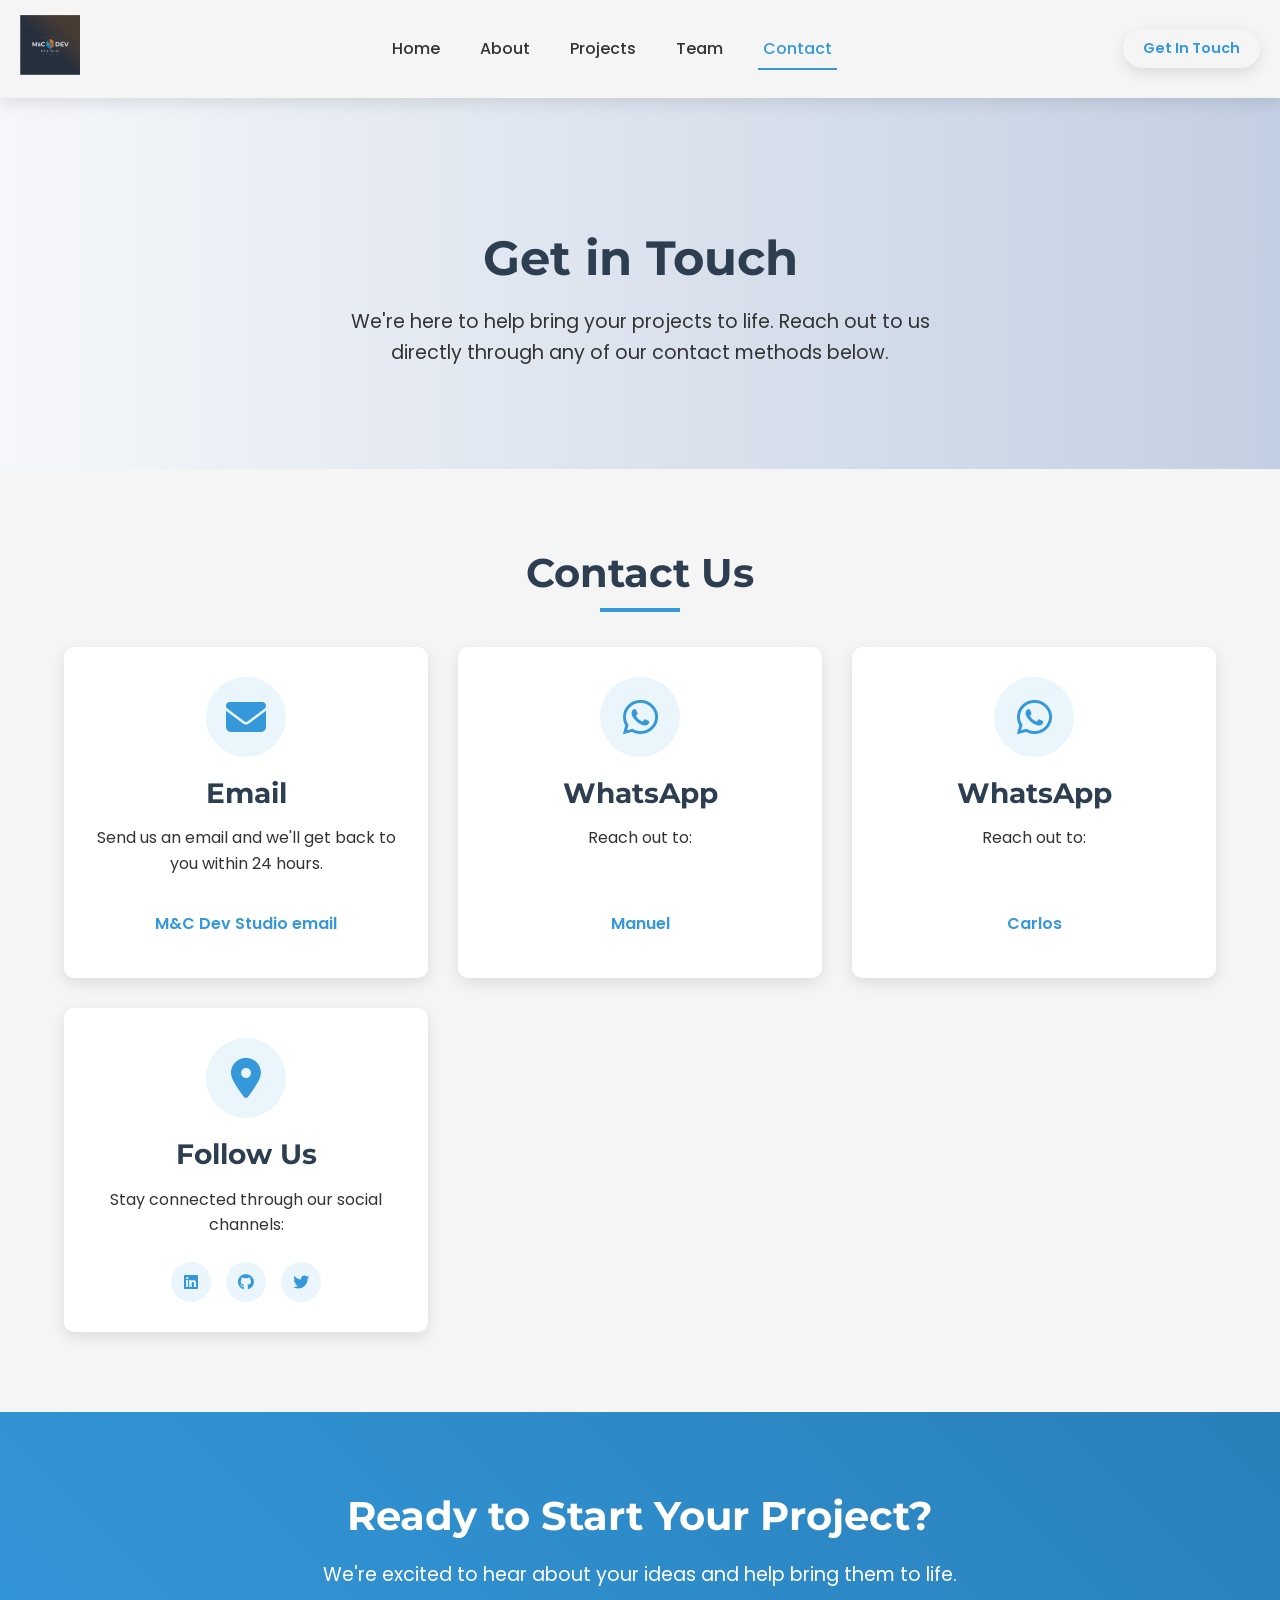
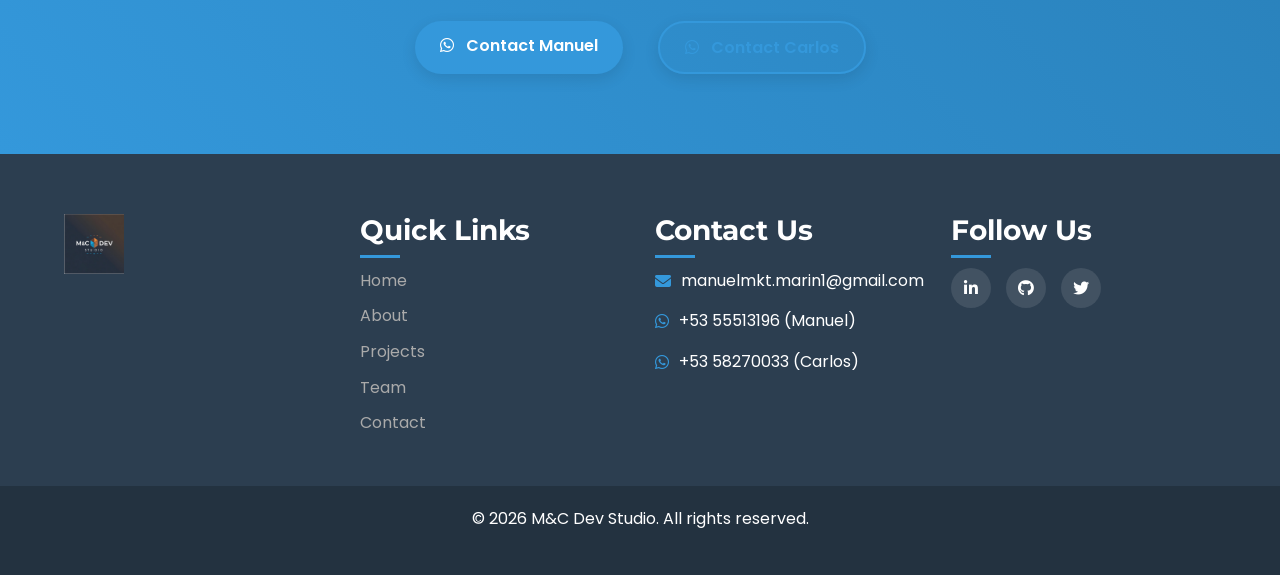
==== contact.html @ 31c4161b "atras" ====
<!DOCTYPE html>
<html lang="en">
<head>
    <meta charset="UTF-8">
    <meta name="viewport" content="width=device-width, initial-scale=1.0">
    <title>Contact - M&C Dev Studio</title>
    <link rel="stylesheet" href="css/normalize.css">
    <link rel="stylesheet" href="css/style.css">
    <link rel="stylesheet" href="css/responsive.css">
    <link rel="stylesheet" href="https://cdnjs.cloudflare.com/ajax/libs/font-awesome/6.4.0/css/all.min.css">
    <link rel="icon" href="assets/icons/M&C Dev.png" type="image/png">
    <link rel="preconnect" href="https://fonts.googleapis.com">
    <link rel="preconnect" href="https://fonts.gstatic.com" crossorigin>
    <link href="https://fonts.googleapis.com/css2?family=Montserrat:wght@400;500;700&family=Poppins:wght@300;400;600;700&display=swap" rel="stylesheet">
</head>
<body>
    <header>
        <div class="logo">
            <img src="assets/logos/M&C Dev.png" alt="M&C Dev Studio Logo">
        </div>
        <nav class="main-nav">
            <button class="menu-toggle" aria-label="Toggle menu">
                <i class="fas fa-bars"></i>
            </button>
            <ul class="nav-menu">
                <li><a href="index.html">Home</a></li>
                <li><a href="about.html">About</a></li>
                <li><a href="projects.html">Projects</a></li>
                <li><a href="team.html">Team</a></li>
                <li><a href="contact.html" class="active">Contact</a></li>
            </ul>
            <div class="nav-cta">
                <a href="#contact-methods" class="cta-button nav-cta-button">Get In Touch</a>
            </div>
        </nav>
    </header>
    
    <main>
        <section class="contact-hero">
            <div class="contact-hero-content" data-aos="fade-up">
                <h1>Get in Touch</h1>
                <p>We're here to help bring your projects to life. Reach out to us directly through any of our contact methods below.</p>
            </div>
        </section>

        <section class="contact-methods" id="contact-methods" data-aos="fade-up">
            <div class="section-title">
                <h2>Contact Us</h2>
            </div>
            
            <div class="contact-grid">
                <div class="contact-card" data-aos="fade-up">
                    <div class="contact-icon">
                        <i class="fas fa-envelope"></i>
                    </div>
                    <h3>Email</h3>
                    <p>Send us an email and we'll get back to you within 24 hours.</p>
                    <a href="mailto:manuelmkt.marin1@gmail.com" class="contact-link">
                        M&C Dev Studio email
                    </a>
                </div>
                
                <div class="contact-card" data-aos="fade-up" data-aos-delay="100">
                    <div class="contact-icon">
                        <i class="fab fa-whatsapp"></i>
                    </div>
                    <h3>WhatsApp</h3>
                    <p>Reach out to:</p>
                    <a href="https://wa.me/5355513196" target="_blank" class="contact-link">
                        Manuel
                    </a>
                </div>
                
                <div class="contact-card" data-aos="fade-up" data-aos-delay="200">
                    <div class="contact-icon">
                        <i class="fab fa-whatsapp"></i>
                    </div>
                    <h3>WhatsApp</h3>
                    <p>Reach out to:</p>
                    <a href="https://wa.me/5358270033" target="_blank" class="contact-link">
                        Carlos
                    </a>
                </div>

                <div class="contact-card" data-aos="fade-up" data-aos-delay="300">
                    <div class="contact-icon">
                        <i class="fas fa-map-marker-alt"></i>
                    </div>
                    <h3>Follow Us</h3>
                    <p>Stay connected through our social channels:</p>
                    <div class="social-links">
                        <a href="#" target="_blank" rel="noopener noreferrer"><i class="fab fa-linkedin"></i></a>
                        <a href="#" target="_blank" rel="noopener noreferrer"><i class="fab fa-github"></i></a>
                        <a href="#" target="_blank" rel="noopener noreferrer"><i class="fab fa-twitter"></i></a>
                    </div>
                </div>
            </div>
        </section>
        
        <section class="contact-cta" data-aos="fade-up">
            <div class="cta-content">
                <h2>Ready to Start Your Project?</h2>
                <p>We're excited to hear about your ideas and help bring them to life.</p>
                <div class="cta-buttons">
                    <a href="https://wa.me/5355513196" target="_blank" class="cta-button primary">
                        <i class="fab fa-whatsapp"></i> Contact Manuel
                    </a>
                    <a href="https://wa.me/5358270033" target="_blank" class="cta-button secondary">
                        <i class="fab fa-whatsapp"></i> Contact Carlos
                    </a>
                </div>
            </div>
        </section>
    </main>
    
    <footer>
        <div class="footer-content">
            <div class="footer-logo">
                <img src="assets/logos/M&C Dev.png" alt="M&C Dev Studio Logo">
            </div>
            <div class="footer-links">
                <h3>Quick Links</h3>
                <ul>
                    <li><a href="index.html">Home</a></li>
                    <li><a href="about.html">About</a></li>
                    <li><a href="projects.html">Projects</a></li>
                    <li><a href="team.html">Team</a></li>
                    <li><a href="contact.html">Contact</a></li>
                </ul>
            </div>
            <div class="footer-contact">
                <h3>Contact Us</h3>
                <p><i class="fas fa-envelope"></i> manuelmkt.marin1@gmail.com</p>
                <p><i class="fab fa-whatsapp"></i> +53 55513196 (Manuel)</p>
                <p><i class="fab fa-whatsapp"></i> +53 58270033 (Carlos)</p>
            </div>
            <div class="footer-social">
                <h3>Follow Us</h3>
                <div class="social-icons">
                    <a href="#"><i class="fab fa-linkedin-in"></i></a>
                    <a href="#"><i class="fab fa-github"></i></a>
                    <a href="#"><i class="fab fa-twitter"></i></a>
                </div>
            </div>
        </div>
        <div class="footer-bottom">
            <p>&copy; 2025 M&C Dev Studio. All rights reserved.</p>
        </div>
    </footer>
    
    <script src="js/main.js"></script>
    <script src="js/animations.js"></script>
</body>
</html>
---- css/style.css ----
:root {
    --primary-color: #3498db;
    --secondary-color: #2980b9;
    --accent-color: #e74c3c;
    --dark-color: #2c3e50;
    --light-color: #f5f5f5;
    --text-color: #333333;
    --text-light: #ffffff;
    --box-shadow: 0 5px 15px rgba(0, 0, 0, 0.1);
    --transition: all 0.3s ease;
}

* {
    box-sizing: border-box;
    margin: 0;
    padding: 0;
}

body {
    font-family: 'Poppins', sans-serif;
    line-height: 1.6;
    color: var(--text-color);
    background-color: var(--light-color);
    overflow-x: hidden;
}

h1, h2, h3, h4, h5, h6 {
    font-family: 'Montserrat', sans-serif;
    font-weight: 700;
    line-height: 1.2;
    margin-bottom: 1rem;
}

h1 {
    font-size: 3rem;
}

h2 {
    font-size: 2.5rem;
}

h3 {
    font-size: 1.75rem;
}

p {
    margin-bottom: 1.5rem;
}

a {
    text-decoration: none;
    color: var(--primary-color);
    transition: var(--transition);
}

a:hover {
    color: var(--secondary-color);
}

ul {
    list-style: none;
}

img {
    max-width: 100%;
    height: auto;
}

.container {
    width: 90%;
    max-width: 1200px;
    margin: 0 auto;
    padding: 0 20px;
}

/* Header Styles */
header {
    background: var(--light-color);
    box-shadow: var(--box-shadow);
    padding: 15px 0;
    position: sticky;
    top: 0;
    z-index: 1000;
    display: flex;
    justify-content: space-between;
    align-items: center;
    flex-wrap: wrap;
}

.logo {
    padding: 0 20px;
}

.logo img {
    max-height: 60px;
    width: auto;
}

.main-nav {
    display: flex;
    align-items: center;
    justify-content: space-between;
    flex-grow: 1;
    padding: 0 20px;
}

.nav-menu {
    display: flex;
    align-items: center;
    justify-content: center;
    flex-grow: 1;
}

.nav-menu li {
    position: relative;
    margin: 0 15px;
}

.nav-menu li a {
    color: var(--text-color);
    font-weight: 500;
    padding: 10px 5px;
    position: relative;
}

.nav-menu li a:hover,
.nav-menu li a.active {
    color: var(--primary-color);
}

.nav-menu li a::after {
    content: '';
    position: absolute;
    bottom: 0;
    left: 0;
    width: 0;
    height: 2px;
    background: var(--primary-color);
    transition: var(--transition);
}

.nav-menu li a:hover::after,
.nav-menu li a.active::after {
    width: 100%;
}

.nav-cta {
    margin-left: 20px;
}

.menu-toggle {
    display: none;
    background: none;
    border: none;
    font-size: 1.5rem;
    color: var(--dark-color);
    cursor: pointer;
}

.cta-button {
    display: inline-block;
    padding: 12px 25px;
    border-radius: 50px;
    font-weight: 600;
    text-align: center;
    cursor: pointer;
    transition: var(--transition);
    box-shadow: var(--box-shadow);
}

.cta-button.primary {
    background-color: var(--primary-color);
    color: var(--text-light);
}

.cta-button.primary:hover {
    background-color: var(--secondary-color);
    color: var(--text-light);
    transform: translateY(-3px);
}

.cta-button.secondary {
    background-color: transparent;
    color: var(--primary-color);
    border: 2px solid var(--primary-color);
    margin-left: 15px;
}

.cta-button.secondary:hover {
    background-color: var(--primary-color);
    color: var(--text-light);
    transform: translateY(-3px);
}

.nav-cta-button {
    padding: 8px 20px;
    font-size: 0.9rem;
}

/* Hero Section */
.hero {
    background: linear-gradient(to right, #f5f7fa, #c3cfe2);
    min-height: 90vh;
    display: flex;
    align-items: center;
    justify-content: space-between;
    padding: 0 5%;
    position: relative;
    overflow: hidden;
}

.hero-content {
    flex: 1;
    max-width: 600px;
    z-index: 1;
    padding: 20px;
}

.hero h1 {
    margin-bottom: 20px;
    color: var(--dark-color);
}

.hero .tagline {
    font-size: 1.5rem;
    margin-bottom: 30px;
    color: var(--text-color);
}

.hero-buttons {
    margin-top: 30px;
}

.hero-image {
    flex: 1;
    display: flex;
    justify-content: center;
    align-items: center;
    z-index: 1;
}

.hero-image img {
    max-width: 100%;
    max-height: 500px;
    object-fit: contain;
}

/* Sections */
section {
    padding: 100px 5%;
}

.section-title {
    text-align: center;
    margin-bottom: 50px;
    position: relative;
    color: var(--dark-color);
}

.section-title::after {
    content: '';
    position: absolute;
    bottom: -15px;
    left: 50%;
    transform: translateX(-50%);
    width: 80px;
    height: 4px;
    background: var(--primary-color);
}

/* Services Section */
.services {
    background-color: var(--light-color);
}

.services-grid {
    display: grid;
    grid-template-columns: repeat(auto-fit, minmax(300px, 1fr));
    gap: 30px;
}

.service-card {
    background: white;
    padding: 30px;
    border-radius: 10px;
    box-shadow: var(--box-shadow);
    text-align: center;
    transition: var(--transition);
}

.service-card:hover {
    transform: translateY(-10px);
}

.service-card i {
    font-size: 3rem;
    color: var(--primary-color);
    margin-bottom: 20px;
}

.service-card h3 {
    margin-bottom: 15px;
    color: var(--dark-color);
}

/* About Preview */
.about-preview {
    display: flex;
    justify-content: space-between;
    align-items: center;
    background: white;
}

.about-content {
    flex: 1;
    padding-right: 50px;
}

.about-content .section-title {
    text-align: left;
}

.about-content .section-title::after {
    left: 0;
    transform: none;
}

.about-image {
    flex: 1;
    display: flex;
    justify-content: center;
}

.about-image img {
    max-width: 100%;
    border-radius: 10px;
    box-shadow: var(--box-shadow);
}

/* Testimonials */
.testimonials {
    background-color: var(--light-color);
    text-align: center;
}

.testimonial-slider {
    max-width: 800px;
    margin: 0 auto;
}

.testimonial-card {
    background: white;
    padding: 30px;
    border-radius: 10px;
    box-shadow: var(--box-shadow);
    margin: 20px;
    position: relative;
}

.testimonial-card .quote {
    font-size: 2rem;
    color: var(--primary-color);
    opacity: 0.3;
    position: absolute;
    top: 10px;
    left: 10px;
}

.testimonial-card p {
    font-style: italic;
    margin: 20px 0;
}

.client-info {
    margin-top: 20px;
}

.client-info strong {
    display: block;
    color: var(--dark-color);
}

.client-info span {
    font-size: 0.9rem;
    color: #777;
}

/* Projects List Page */
.projects-section {
    padding: 80px 5%;
}

.projects-grid {
    display: grid;
    grid-template-columns: repeat(auto-fill, minmax(350px, 1fr));
    gap: 30px;
    margin-top: 50px;
}

.project-card {
    background: white;
    border-radius: 10px;
    overflow: hidden;
    box-shadow: var(--box-shadow);
    transition: var(--transition);
}

.project-card:hover {
    transform: translateY(-10px);
}

.project-image {
    height: 250px;
    overflow: hidden;
}

.project-image img {
    width: 100%;
    height: 100%;
    object-fit: cover;
    transition: transform 0.5s ease;
}

.project-card:hover .project-image img {
    transform: scale(1.05);
}

.project-info {
    padding: 20px;
}

.project-info h3 {
    margin-bottom: 10px;
}

.project-info h3 a {
    color: var(--dark-color);
}

.project-info h3 a:hover {
    color: var(--primary-color);
}

.project-tags {
    display: flex;
    flex-wrap: wrap;
    gap: 10px;
    margin-bottom: 15px;
}

.tag {
    background: rgba(52, 152, 219, 0.1);
    color: var(--primary-color);
    padding: 5px 12px;
    border-radius: 30px;
    font-size: 0.8rem;
    font-weight: 500;
}

/* Project Detail Page */
.project-details {
    max-width: 1000px;
    margin: 0 auto;
    padding: 50px 20px;
}

.project-details h2 {
    margin-bottom: 20px;
    text-align: center;
}

.project-showcase {
    margin: 40px 0;
    display: flex;
    flex-direction: column;
    gap: 20px;
}

.project-main-image {
    position: relative;
    width: 100%;
    height: 500px;
    border-radius: 10px;
    overflow: hidden;
    box-shadow: var(--box-shadow);
    background-color: #f8f9fa;
}

.project-main-image img {
    width: 100%;
    height: 100%;
    object-fit: contain;
    transition: all 0.5s ease;
}

.project-main-image img.fade-in {
    animation: fadeIn 0.5s ease-in-out;
}

.image-overlay {
    position: absolute;
    bottom: 0;
    left: 0;
    width: 100%;
    background: linear-gradient(transparent, rgba(0, 0, 0, 0.7));
    padding: 20px;
    color: white;
}

.image-overlay h3 {
    margin: 0;
    font-size: 1.2rem;
    color: white;
}

.image-thumbnails {
    display: flex;
    flex-wrap: wrap;
    gap: 15px;
    justify-content: center;
}

.thumbnail {
    width: 100px;
    height: 75px;
    border-radius: 5px;
    overflow: hidden;
    cursor: pointer;
    border: 3px solid transparent;
    transition: all 0.3s ease;
    opacity: 0.7;
}

.thumbnail:hover {
    opacity: 1;
}

.thumbnail.active {
    border-color: var(--primary-color);
    opacity: 1;
}

.thumbnail img {
    width: 100%;
    height: 100%;
    object-fit: cover;
}

.slideshow-controls {
    display: flex;
    align-items: center;
    justify-content: center;
    gap: 15px;
    margin-top: 15px;
}

.control-button {
    background: var(--primary-color);
    color: white;
    border: none;
    width: 40px;
    height: 40px;
    border-radius: 50%;
    display: flex;
    align-items: center;
    justify-content: center;
    cursor: pointer;
    transition: all 0.3s ease;
}

.control-button:hover {
    background: var(--secondary-color);
    transform: scale(1.1);
}

.slideshow-status {
    font-size: 0.9rem;
    color: #666;
}

.project-description {
    margin: 30px 0;
    line-height: 1.8;
}

.features-list {
    margin: 30px 0;
    padding-left: 20px;
}

.features-list li {
    margin-bottom: 15px;
    position: relative;
    padding-left: 30px;
}

.features-list li i {
    color: var(--primary-color);
    position: absolute;
    left: 0;
    top: 5px;
}

.tech-stack {
    display: flex;
    flex-wrap: wrap;
    gap: 20px;
    margin: 30px 0;
}

.tech-item {
    display: flex;
    flex-direction: column;
    align-items: center;
    text-align: center;
    width: 100px;
}

.tech-item i {
    font-size: 2rem;
    color: var(--primary-color);
    margin-bottom: 10px;
}

.project-actions {
    margin-top: 40px;
    text-align: center;
}

/* Project Card (used in project lists) */
.project {
    border: none;
    border-radius: 10px;
    overflow: hidden;
    box-shadow: var(--box-shadow);
    margin: 20px 0;
    background: white;
    transition: var(--transition);
}

.project:hover {
    transform: translateY(-5px);
}

.project img {
    width: 100%;
    border-radius: 10px 10px 0 0;
    height: 250px;
    object-fit: cover;
}

.project-content {
    padding: 20px;
}

/* Contact Page Styles */
.contact-hero {
    background: linear-gradient(to right, #f5f7fa, #c3cfe2);
    padding: 100px 5%;
    text-align: center;
}

.contact-hero-content {
    max-width: 800px;
    margin: 0 auto;
}

.contact-hero h1 {
    margin-bottom: 20px;
    color: var(--dark-color);
}

.contact-hero p {
    font-size: 1.2rem;
    max-width: 600px;
    margin: 0 auto;
}

.contact-methods {
    background-color: var(--light-color);
    padding: 80px 5%;
}

.contact-grid {
    display: grid;
    grid-template-columns: repeat(auto-fit, minmax(280px, 1fr));
    gap: 30px;
    margin-top: 50px;
}

.contact-card {
    background: white;
    padding: 30px;
    border-radius: 10px;
    box-shadow: var(--box-shadow);
    text-align: center;
    transition: var(--transition);
    height: 100%;
    display: flex;
    flex-direction: column;
    align-items: center;
}

.contact-card:hover {
    transform: translateY(-10px);
}

.contact-icon {
    width: 80px;
    height: 80px;
    border-radius: 50%;
    background: rgba(52, 152, 219, 0.1);
    color: var(--primary-color);
    display: flex;
    align-items: center;
    justify-content: center;
    margin: 0 auto 20px;
}

.contact-icon i {
    font-size: 2.5rem;
}

.contact-card h3 {
    margin-bottom: 15px;
    color: var(--dark-color);
}

.contact-link {
    margin-top: auto;
    padding: 10px 20px;
    color: var(--primary-color);
    font-weight: 600;
    transition: var(--transition);
    display: inline-block;
    border-bottom: 2px solid transparent;
}

.contact-link:hover {
    color: var(--secondary-color);
    border-bottom-color: var(--secondary-color);
}

.social-links {
    display: flex;
    justify-content: center;
    gap: 15px;
    margin-top: auto;
}

.social-links a {
    width: 40px;
    height: 40px;
    border-radius: 50%;
    background: rgba(52, 152, 219, 0.1);
    color: var(--primary-color);
    display: flex;
    align-items: center;
    justify-content: center;
    transition: var(--transition);
}

.social-links a:hover {
    background: var(--primary-color);
    color: white;
    transform: translateY(-5px);
}

.contact-cta {
    background: linear-gradient(45deg, var(--primary-color), var(--secondary-color));
    padding: 80px 5%;
    color: white;
    text-align: center;
}

.cta-content {
    max-width: 800px;
    margin: 0 auto;
}

.cta-content h2 {
    color: white;
    margin-bottom: 20px;
}

.cta-content p {
    font-size: 1.2rem;
    margin-bottom: 30px;
}

.cta-buttons {
    display: flex;
    justify-content: center;
    gap: 20px;
    flex-wrap: wrap;
}

.cta-button i {
    margin-right: 8px;
}

/* Footer */
footer {
    background: var(--dark-color);
    color: var(--text-light);
    padding: 60px 0 0;
}

.footer-content {
    display: grid;
    grid-template-columns: repeat(auto-fit, minmax(200px, 1fr));
    gap: 30px;
    padding: 0 5% 40px;
}

.footer-logo {
    display: flex;
    flex-direction: column;
    align-items: flex-start;
}

.footer-logo img {
    max-height: 60px;
    margin-bottom: 20px;
}

.footer-links h3,
.footer-contact h3,
.footer-social h3 {
    color: var(--text-light);
    margin-bottom: 20px;
    position: relative;
}

.footer-links h3::after,
.footer-contact h3::after,
.footer-social h3::after {
    content: '';
    position: absolute;
    bottom: -10px;
    left: 0;
    width: 40px;
    height: 3px;
    background: var(--primary-color);
}

.footer-links ul li {
    margin-bottom: 10px;
}

.footer-links ul li a {
    color: #aaa;
    transition: var(--transition);
}

.footer-links ul li a:hover {
    color: var(--primary-color);
    padding-left: 5px;
}

.footer-contact p {
    margin-bottom: 15px;
    display: flex;
    align-items: center;
}

.footer-contact i {
    margin-right: 10px;
    color: var(--primary-color);
}

.social-icons {
    display: flex;
    gap: 15px;
}

.social-icons a {
    display: flex;
    align-items: center;
    justify-content: center;
    width: 40px;
    height: 40px;
    background: rgba(255, 255, 255, 0.1);
    border-radius: 50%;
    color: var(--text-light);
    transition: var(--transition);
}

.social-icons a:hover {
    background: var(--primary-color);
    transform: translateY(-5px);
}

.footer-bottom {
    background: rgba(0, 0, 0, 0.2);
    text-align: center;
    padding: 20px 0;
}

/* Team Page Styles */
.team-section {
    background-color: var(--light-color);
    padding: 80px 5%;
}

.team-container {
    display: flex;
    flex-wrap: wrap;
    gap: 40px;
    justify-content: center;
    margin-top: 50px;
}

.team-member {
    width: 100%;
    max-width: 500px;
    background: white;
    border-radius: 10px;
    box-shadow: var(--box-shadow);
    overflow: hidden;
    transition: var(--transition);
}

.team-member:hover {
    transform: translateY(-10px);
}

.member-image {
    position: relative;
    height: 300px;
    overflow: hidden;
}

.member-image img {
    width: 100%;
    height: 100%;
    object-fit: cover;
}

.social-overlay {
    position: absolute;
    bottom: -50px;
    left: 0;
    width: 100%;
    display: flex;
    justify-content: center;
    gap: 15px;
    padding: 15px 0;
    background: linear-gradient(transparent, rgba(0,0,0,0.7));
    transition: var(--transition);
}

.team-member:hover .social-overlay {
    bottom: 0;
}

.social-overlay a {
    width: 40px;
    height: 40px;
    border-radius: 50%;
    background: white;
    color: var(--dark-color);
    display: flex;
    align-items: center;
    justify-content: center;
    transition: var(--transition);
}

.social-overlay a:hover {
    background: var(--primary-color);
    color: white;
    transform: translateY(-5px);
}

.member-info {
    padding: 25px;
}

.member-info h3 {
    margin-bottom: 5px;
    color: var(--dark-color);
}

.member-title {
    color: var(--primary-color);
    font-weight: 600;
    margin-bottom: 15px;
    display: inline-block;
    position: relative;
}

.member-title:after {
    content: '';
    position: absolute;
    left: 0;
    bottom: -5px;
    width: 40px;
    height: 3px;
    background: var(--primary-color);
}

.member-details {
    margin-top: 20px;
}

.expertise {
    margin-top: 15px;
}

.expertise-title {
    font-weight: 600;
    color: var(--dark-color);
    display: block;
    margin-bottom: 10px;
}

.expertise-items {
    display: flex;
    flex-wrap: wrap;
    gap: 10px;
}

.expertise-items span {
    background: rgba(52, 152, 219, 0.1);
    color: var(--primary-color);
    padding: 5px 12px;
    border-radius: 30px;
    font-size: 0.8rem;
    font-weight: 500;
}

.team-values {
    margin-top: 80px;
    text-align: center;
}

.team-values h3 {
    margin-bottom: 40px;
}

.values-grid {
    display: grid;
    grid-template-columns: repeat(auto-fit, minmax(250px, 1fr));
    gap: 30px;
}

.value-item {
    background: white;
    padding: 30px;
    border-radius: 10px;
    box-shadow: var(--box-shadow);
    transition: var(--transition);
}

.value-item:hover {
    transform: translateY(-5px);
}

.value-icon {
    width: 70px;
    height: 70px;
    border-radius: 50%;
    background: rgba(52, 152, 219, 0.1);
    color: var(--primary-color);
    display: flex;
    align-items: center;
    justify-content: center;
    margin: 0 auto 20px;
}

.value-icon i {
    font-size: 30px;
}

.value-item h4 {
    margin-bottom: 15px;
    color: var(--dark-color);
}

/* Animation Classes */
.animate {
    opacity: 0;
    transition: all 1s ease;
}

.fade-in {
    animation: fadeIn 1s ease forwards;
}

.slide-up {
    animation: slideUp 1s ease forwards;
}

.slide-in-left {
    animation: slideInLeft 1s ease forwards;
}

.slide-in-right {
    animation: slideInRight 1s ease forwards;
}

@keyframes fadeIn {
    from {
        opacity: 0;
    }
    to {
        opacity: 1;
    }
}

@keyframes slideUp {
    from {
        opacity: 0;
        transform: translateY(50px);
    }
    to {
        opacity: 1;
        transform: translateY(0);
    }
}

@keyframes slideInLeft {
    from {
        opacity: 0;
        transform: translateX(-100px);
    }
    to {
        opacity: 1;
        transform: translateX(0);
    }
}

@keyframes slideInRight {
    from {
        opacity: 0;
        transform: translateX(100px);
    }
    to {
        opacity: 1;
        transform: translateX(0);
    }
}
---- css/responsive.css ----
/* Large Screens */
@media (max-width: 1200px) {
    .container {
        width: 90%;
    }

    section {
        padding: 80px 5%;
    }
    
    h1 {
        font-size: 2.5rem;
    }

    h2 {
        font-size: 2rem;
    }
}

/* Medium Screens */
@media (max-width: 992px) {
    .hero {
        flex-direction: column;
        text-align: center;
        padding: 50px 5%;
    }

    .hero-content {
        max-width: 100%;
        margin-bottom: 40px;
    }
    
    .hero-image {
        margin-top: 30px;
    }

    .about-preview {
        flex-direction: column;
    }

    .about-content {
        padding-right: 0;
        margin-bottom: 40px;
    }

    .about-content .section-title {
        text-align: center;
    }

    .about-content .section-title::after {
        left: 50%;
        transform: translateX(-50%);
    }
}

/* Tablets */
@media (max-width: 768px) {
    header {
        padding: 10px 0;
    }
    
    .menu-toggle {
        display: block;
    }
    
    .main-nav {
        padding: 0;
        flex-direction: column;
        align-items: flex-start;
    }
    
    .nav-menu {
        display: none;
        flex-direction: column;
        width: 100%;
        background: var(--light-color);
        position: absolute;
        top: 100%;
        left: 0;
        padding: 20px 0;
        box-shadow: 0 10px 15px rgba(0, 0, 0, 0.1);
    }
    
    .nav-menu.active {
        display: flex;
    }
    
    .nav-menu li {
        margin: 10px 20px;
    }
    
    .nav-cta {
        margin: 15px 20px;
        width: calc(100% - 40px);
    }

    .nav-cta-button {
        width: 100%;
        text-align: center;
    }

    section {
        padding: 60px 5%;
    }

    .section-title {
        margin-bottom: 30px;
    }

    .services-grid {
        grid-template-columns: 1fr;
    }

    .service-card {
        max-width: 400px;
        margin: 0 auto;
    }

    /* Team Page */
    .team-container {
        flex-direction: column;
        align-items: center;
    }
    
    .team-member {
        max-width: 100%;
    }
    
    .member-info {
        text-align: center;
    }
    
    .member-title:after {
        left: 50%;
        transform: translateX(-50%);
    }
    
    .expertise-items {
        justify-content: center;
    }

    .footer-content {
        grid-template-columns: 1fr 1fr;
    }
}

/* Mobile Phones */
@media (max-width: 576px) {
    h1 {
        font-size: 2rem;
    }

    h2 {
        font-size: 1.8rem;
    }

    h3 {
        font-size: 1.5rem;
    }

    p {
        font-size: 0.95rem;
    }

    .hero-buttons, .cta-buttons {
        display: flex;
        flex-direction: column;
        align-items: center;
    }

    .cta-button.secondary {
        margin: 15px 0 0 0;
    }
    
    /* Contact page specific */
    .contact-hero {
        padding: 60px 5%;
    }
    
    .contact-methods {
        padding: 50px 5%;
    }
    
    .contact-grid {
        grid-template-columns: 1fr;
    }
    
    .contact-card {
        padding: 25px 15px;
    }
    
    .contact-cta {
        padding: 50px 5%;
    }
    
    .contact-link {
        font-size: 0.9rem;
        word-break: break-all;
    }

    .footer-content {
        grid-template-columns: 1fr;
        text-align: center;
    }

    .footer-logo,
    .footer-links,
    .footer-contact,
    .footer-social {
        display: flex;
        flex-direction: column;
        align-items: center;
    }

    .footer-links h3::after,
    .footer-contact h3::after,
    .footer-social h3::after {
        left: 50%;
        transform: translateX(-50%);
    }

    .footer-contact p {
        justify-content: center;
    }

    .social-icons {
        justify-content: center;
    }
}
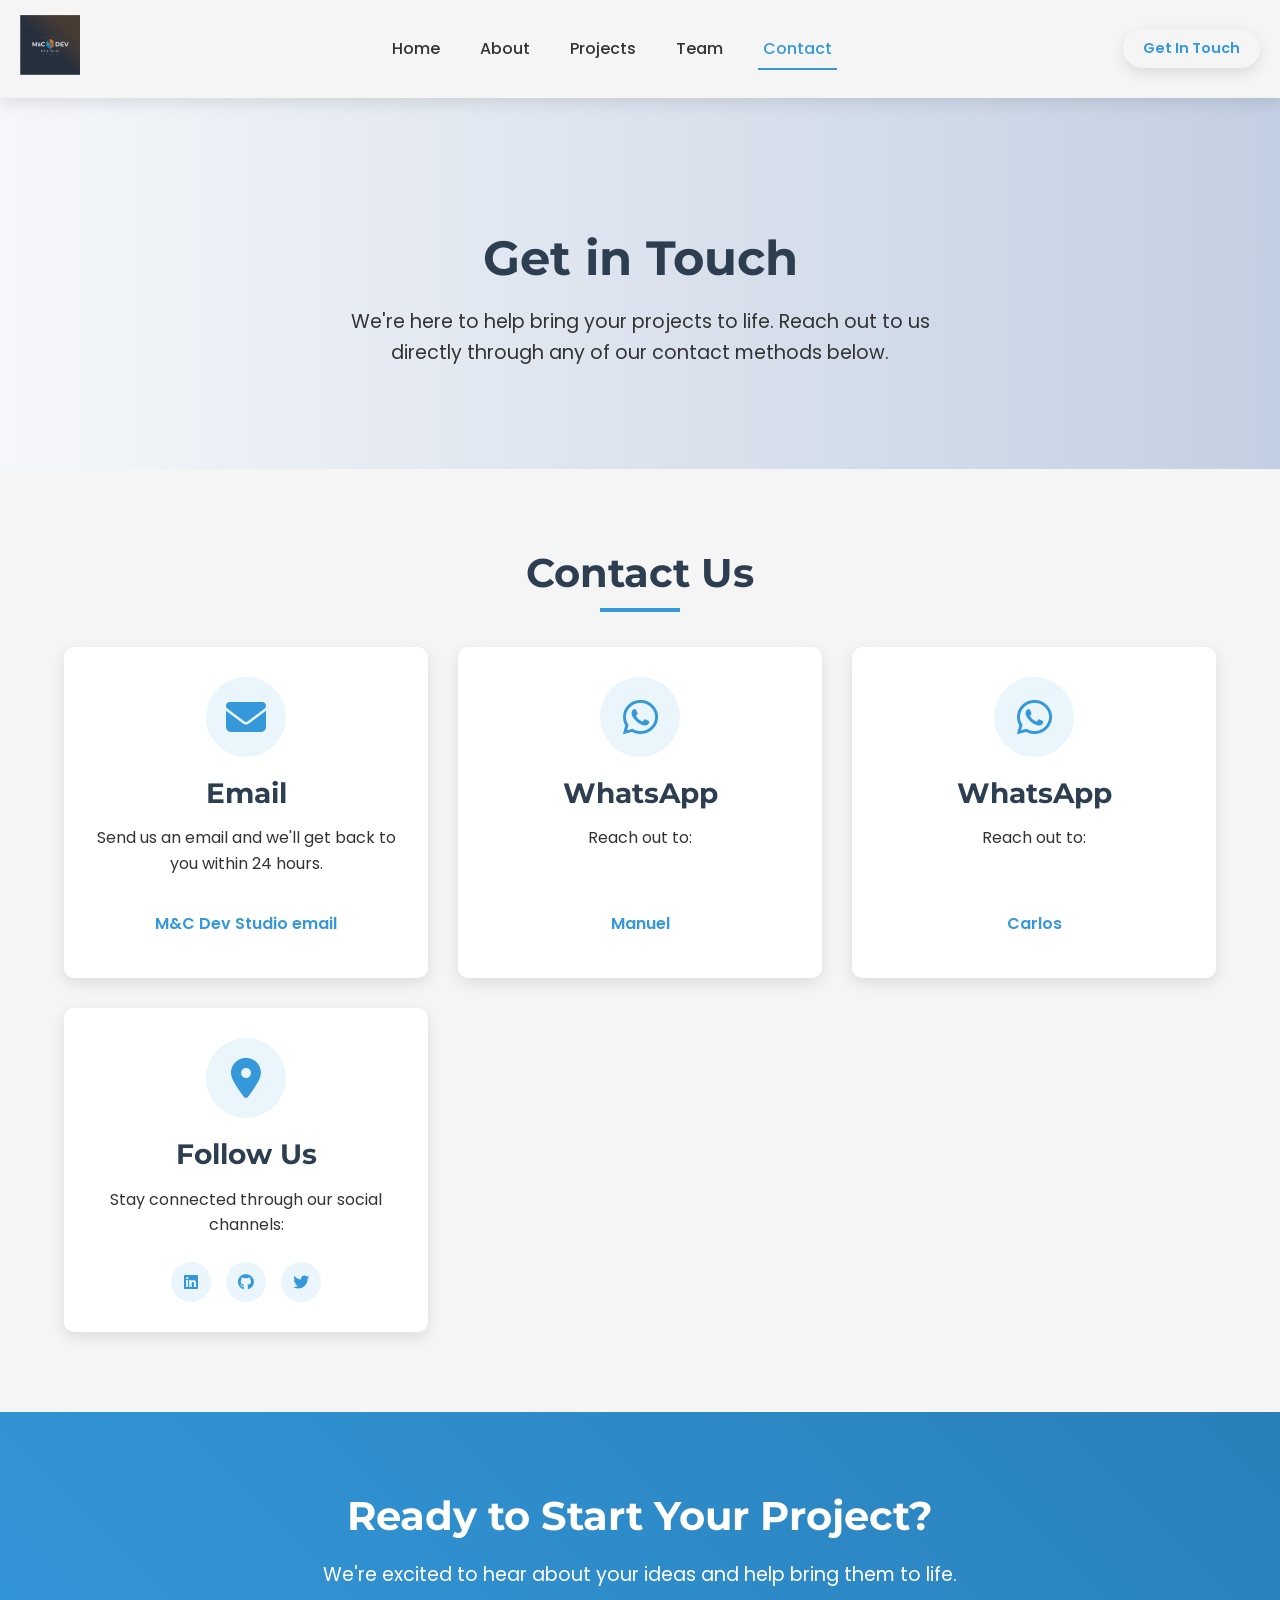
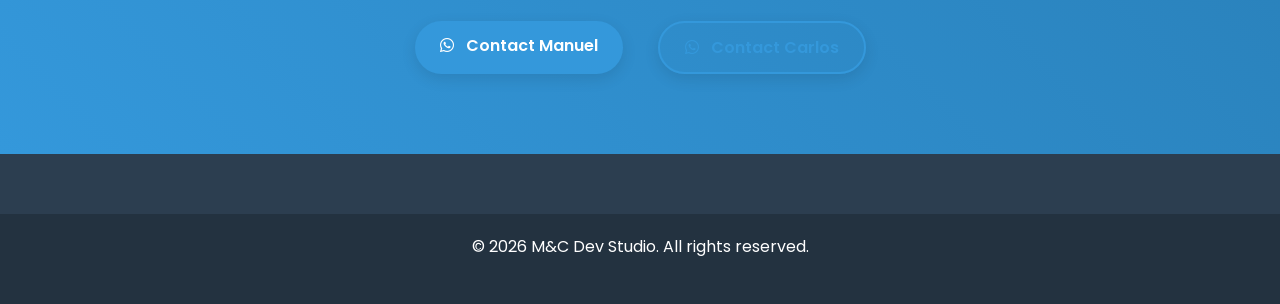
==== commit 6ec1f459: "s" ====
--- a/contact.html
+++ b/contact.html
@@ -114,35 +114,7 @@
     </main>
     
     <footer>
-        <div class="footer-content">
-            <div class="footer-logo">
-                <img src="assets/logos/M&C Dev.png" alt="M&C Dev Studio Logo">
-            </div>
-            <div class="footer-links">
-                <h3>Quick Links</h3>
-                <ul>
-                    <li><a href="index.html">Home</a></li>
-                    <li><a href="about.html">About</a></li>
-                    <li><a href="projects.html">Projects</a></li>
-                    <li><a href="team.html">Team</a></li>
-                    <li><a href="contact.html">Contact</a></li>
-                </ul>
-            </div>
-            <div class="footer-contact">
-                <h3>Contact Us</h3>
-                <p><i class="fas fa-envelope"></i> manuelmkt.marin1@gmail.com</p>
-                <p><i class="fab fa-whatsapp"></i> +53 55513196 (Manuel)</p>
-                <p><i class="fab fa-whatsapp"></i> +53 58270033 (Carlos)</p>
-            </div>
-            <div class="footer-social">
-                <h3>Follow Us</h3>
-                <div class="social-icons">
-                    <a href="#"><i class="fab fa-linkedin-in"></i></a>
-                    <a href="#"><i class="fab fa-github"></i></a>
-                    <a href="#"><i class="fab fa-twitter"></i></a>
-                </div>
-            </div>
-        </div>
+        
         <div class="footer-bottom">
             <p>&copy; 2025 M&C Dev Studio. All rights reserved.</p>
         </div>
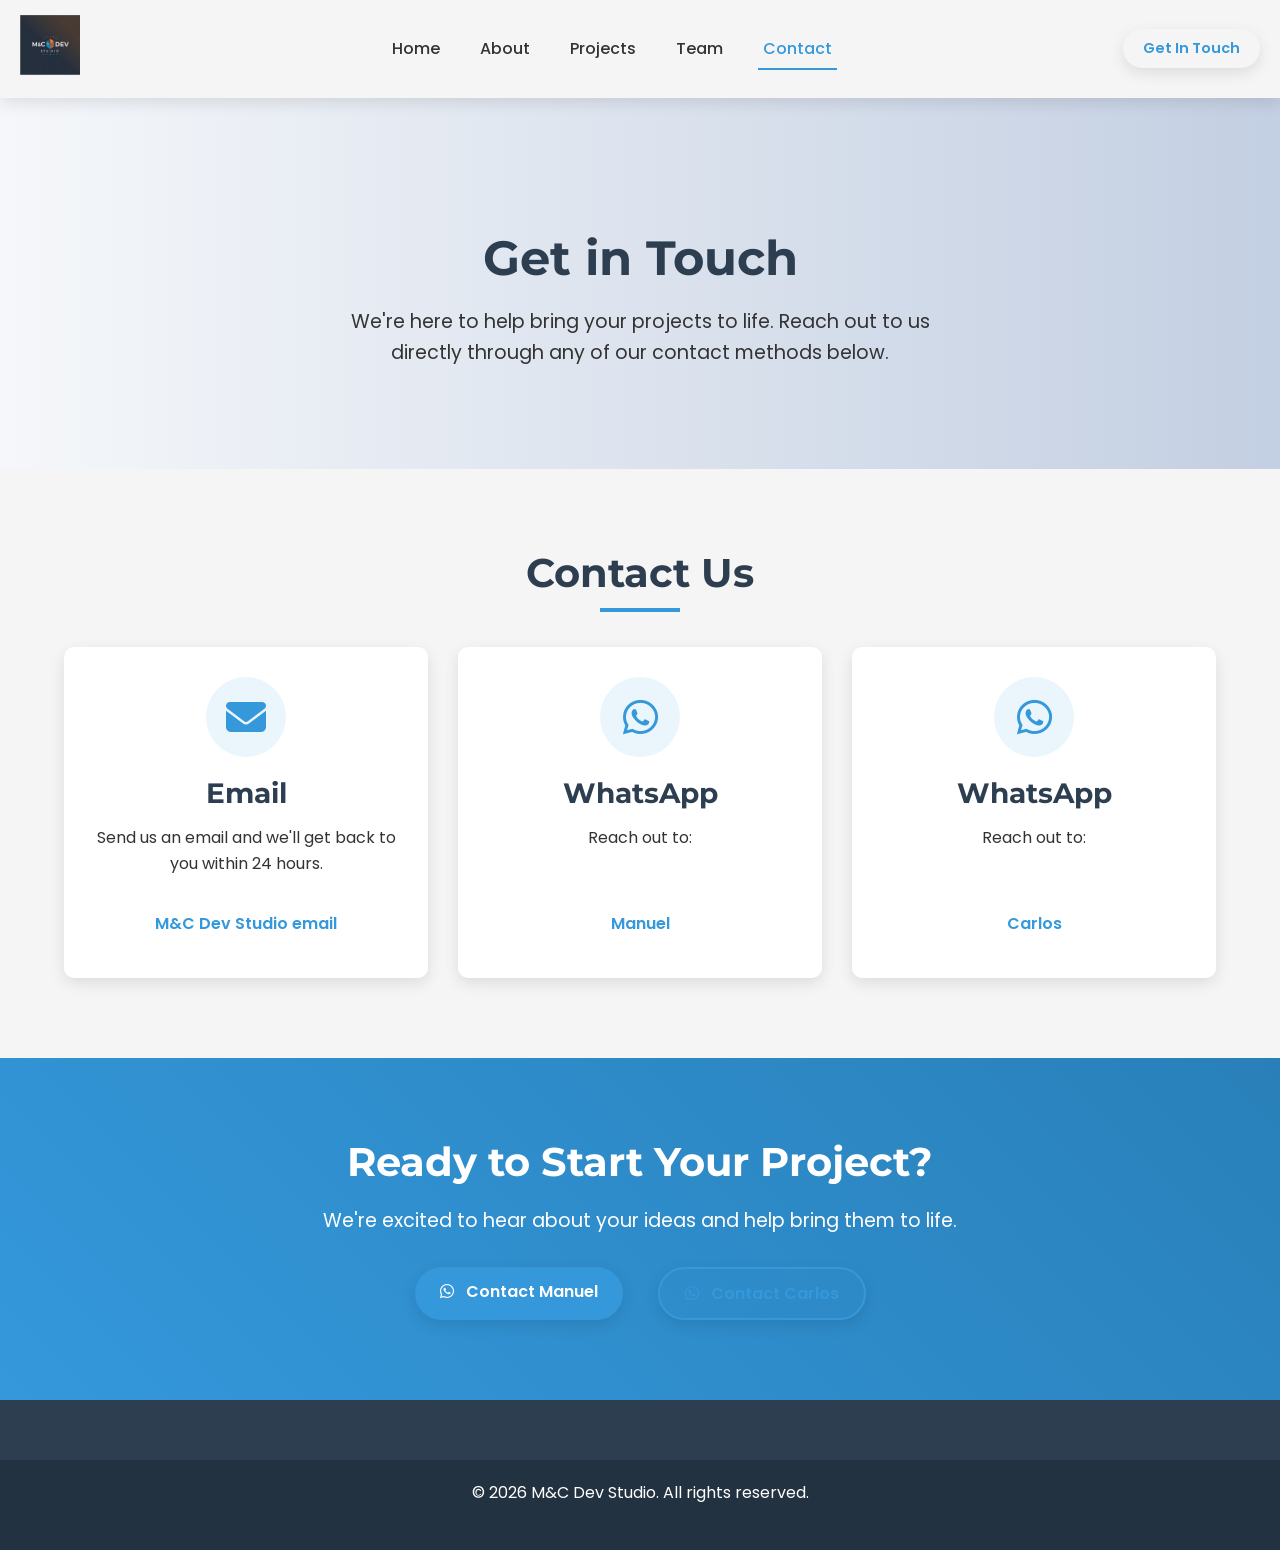
==== commit 54a4cf62: "fas" ====
--- a/contact.html
+++ b/contact.html
@@ -82,18 +82,7 @@
                     </a>
                 </div>
 
-                <div class="contact-card" data-aos="fade-up" data-aos-delay="300">
-                    <div class="contact-icon">
-                        <i class="fas fa-map-marker-alt"></i>
-                    </div>
-                    <h3>Follow Us</h3>
-                    <p>Stay connected through our social channels:</p>
-                    <div class="social-links">
-                        <a href="#" target="_blank" rel="noopener noreferrer"><i class="fab fa-linkedin"></i></a>
-                        <a href="#" target="_blank" rel="noopener noreferrer"><i class="fab fa-github"></i></a>
-                        <a href="#" target="_blank" rel="noopener noreferrer"><i class="fab fa-twitter"></i></a>
-                    </div>
-                </div>
+                
             </div>
         </section>
         
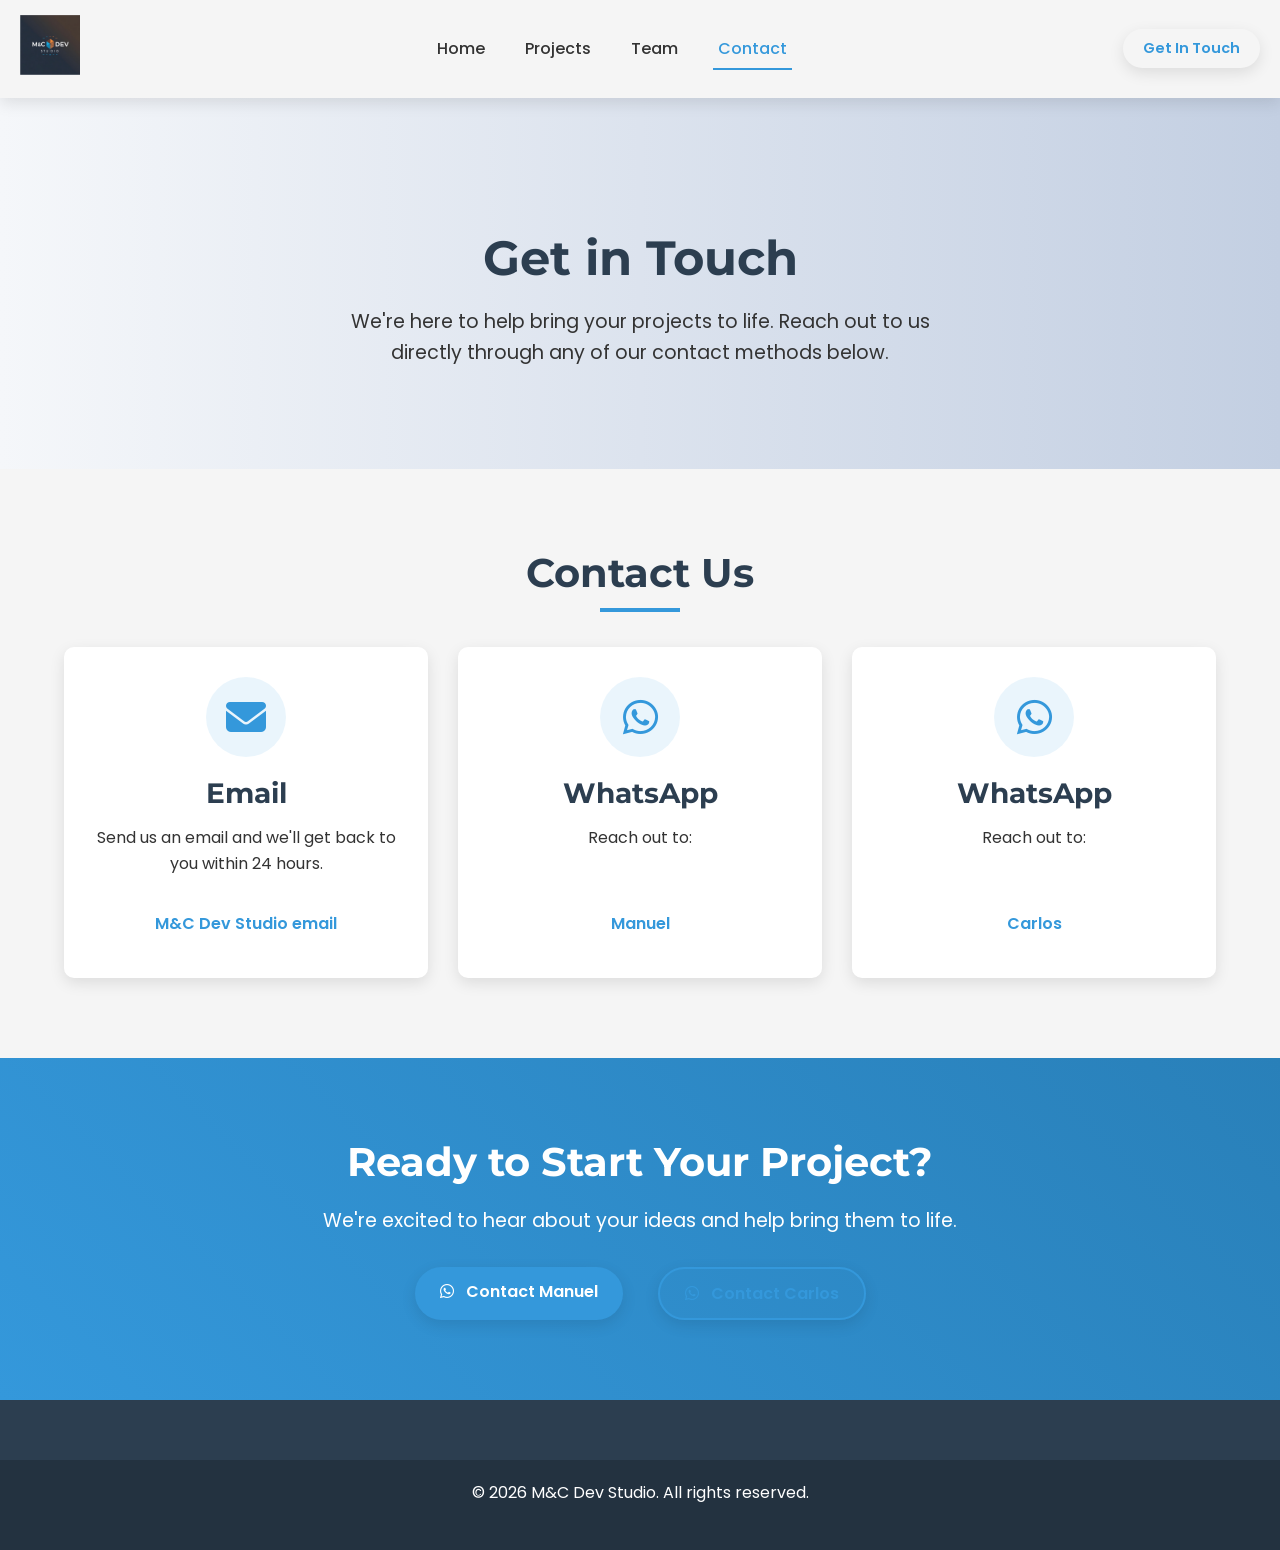
==== commit c432ccd4: "about no" ====
--- a/contact.html
+++ b/contact.html
@@ -24,7 +24,6 @@
             </button>
             <ul class="nav-menu">
                 <li><a href="index.html">Home</a></li>
-                <li><a href="about.html">About</a></li>
                 <li><a href="projects.html">Projects</a></li>
                 <li><a href="team.html">Team</a></li>
                 <li><a href="contact.html" class="active">Contact</a></li>
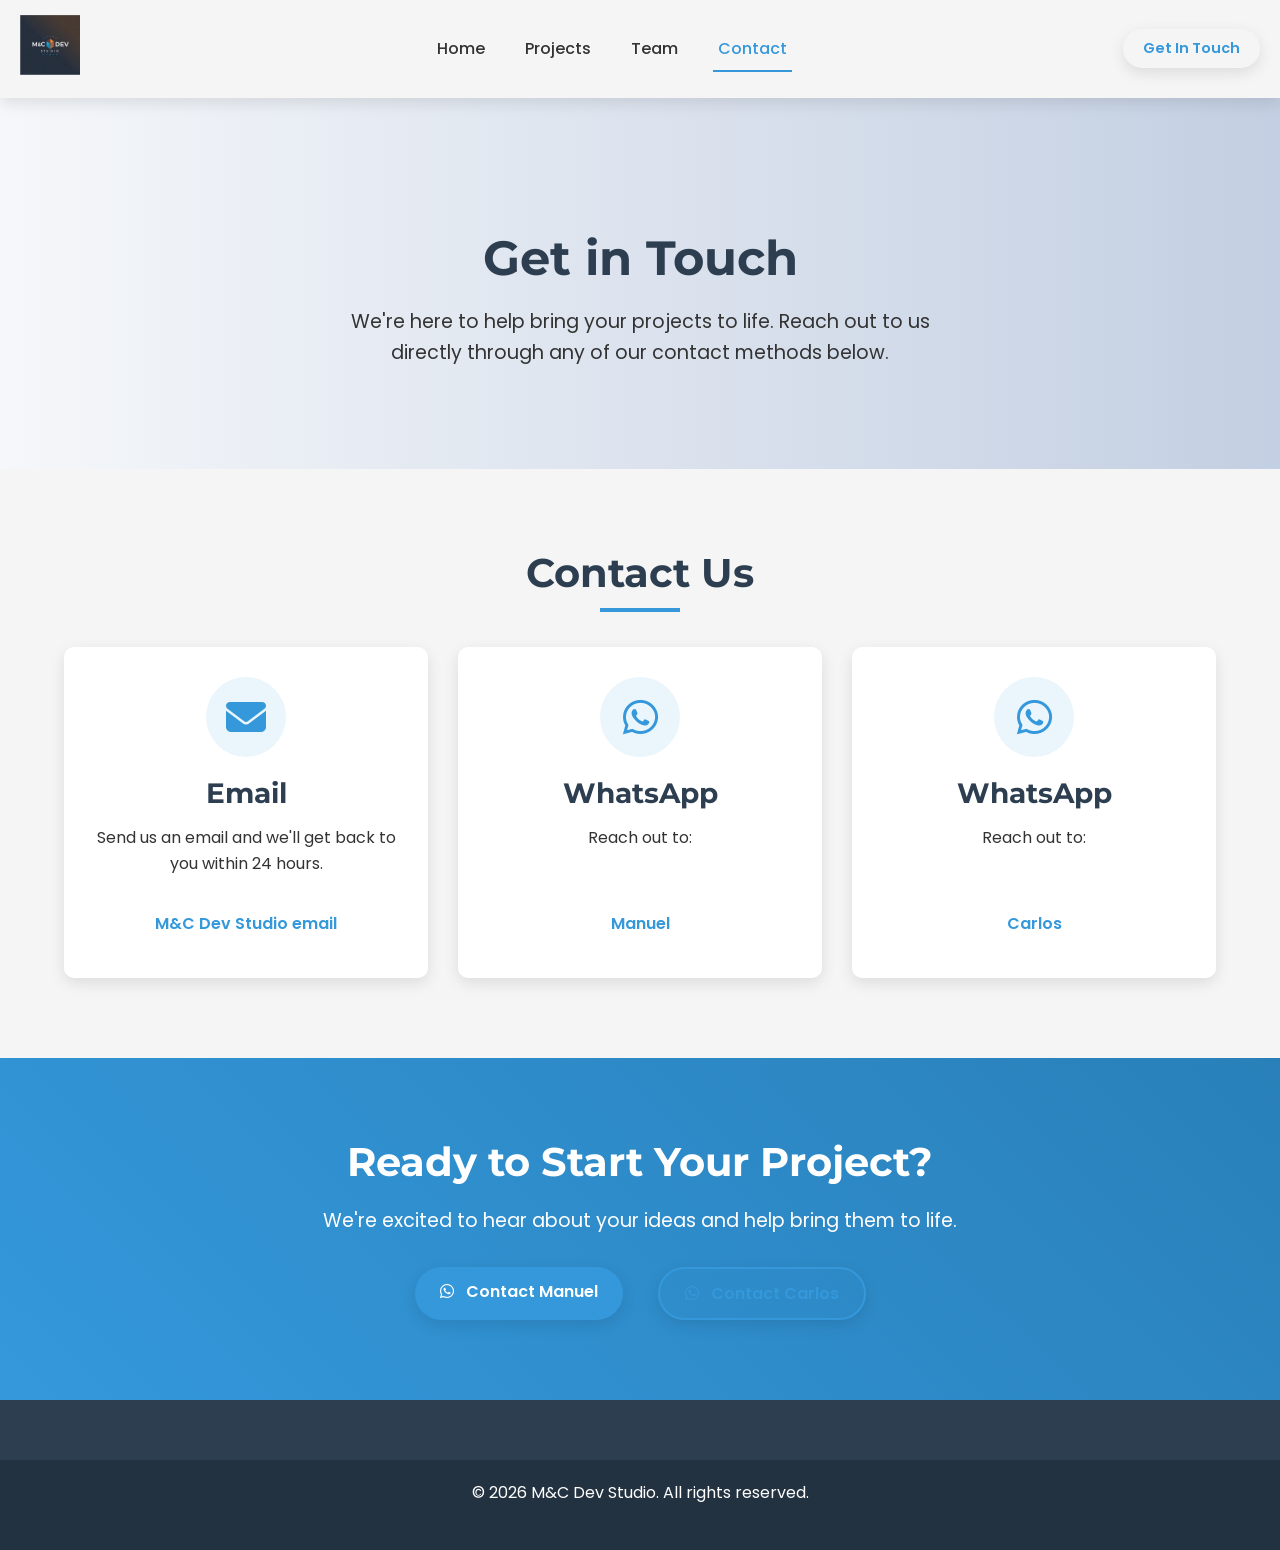
==== commit 9b749489: "Prueba" ====
--- a/contact.html
+++ b/contact.html
@@ -19,7 +19,7 @@
             <img src="assets/logos/M&C Dev.png" alt="M&C Dev Studio Logo">
         </div>
         <nav class="main-nav">
-            <button class="menu-toggle" aria-label="Toggle menu">
+            <button class="menu-toggle" aria-label="Toggle menu" aria-expanded="false">
                 <i class="fas fa-bars"></i>
             </button>
             <ul class="nav-menu">
--- a/css/style.css
+++ b/css/style.css
@@ -102,6 +102,7 @@
     justify-content: space-between;
     flex-grow: 1;
     padding: 0 20px;
+    position: relative;
 }
 
 .nav-menu {
@@ -109,6 +110,7 @@
     align-items: center;
     justify-content: center;
     flex-grow: 1;
+    transition: all 0.3s ease;
 }
 
 .nav-menu li {
@@ -121,6 +123,7 @@
     font-weight: 500;
     padding: 10px 5px;
     position: relative;
+    display: block;
 }
 
 .nav-menu li a:hover,
@@ -155,6 +158,18 @@
     font-size: 1.5rem;
     color: var(--dark-color);
     cursor: pointer;
+    z-index: 1001;
+    padding: 5px 10px;
+    transition: var(--transition);
+}
+
+.menu-toggle:hover {
+    color: var(--primary-color);
+}
+
+/* Estilos explícitos para el menú móvil activo */
+.nav-menu.active {
+    display: flex !important;
 }
 
 .cta-button {
--- a/css/responsive.css
+++ b/css/responsive.css
@@ -57,21 +57,30 @@
 @media (max-width: 768px) {
     header {
         padding: 10px 0;
+        position: sticky;
+        top: 0;
+        z-index: 1000;
+        background: var(--light-color);
     }
     
     .menu-toggle {
         display: block;
+        position: absolute;
+        right: 20px;
+        top: 50%;
+        transform: translateY(-50%);
     }
     
     .main-nav {
+        width: 100%;
         padding: 0;
-        flex-direction: column;
-        align-items: flex-start;
+        justify-content: center;
     }
     
     .nav-menu {
-        display: none;
-        flex-direction: column;
+        display: none !important; /* Forzar display:none */
+        flex-direction: column;
+        align-items: center;
         width: 100%;
         background: var(--light-color);
         position: absolute;
@@ -79,19 +88,29 @@
         left: 0;
         padding: 20px 0;
         box-shadow: 0 10px 15px rgba(0, 0, 0, 0.1);
+        z-index: 1000;
     }
     
     .nav-menu.active {
-        display: flex;
+        display: flex !important; /* Forzar display:flex cuando está activo */
     }
     
     .nav-menu li {
         margin: 10px 20px;
+        width: 100%;
+        text-align: center;
+    }
+    
+    .nav-menu li a {
+        width: 100%;
+        padding: 10px 0;
+        display: block;
     }
     
     .nav-cta {
         margin: 15px 20px;
         width: calc(100% - 40px);
+        text-align: center;
     }
 
     .nav-cta-button {
@@ -160,6 +179,23 @@
 
     p {
         font-size: 0.95rem;
+    }
+    
+    header {
+        padding: 10px 0;
+    }
+    
+    .logo {
+        padding: 0 10px;
+    }
+    
+    .logo img {
+        max-height: 50px;
+    }
+    
+    .menu-toggle {
+        right: 10px;
+        font-size: 1.3rem;
     }
 
     .hero-buttons, .cta-buttons {
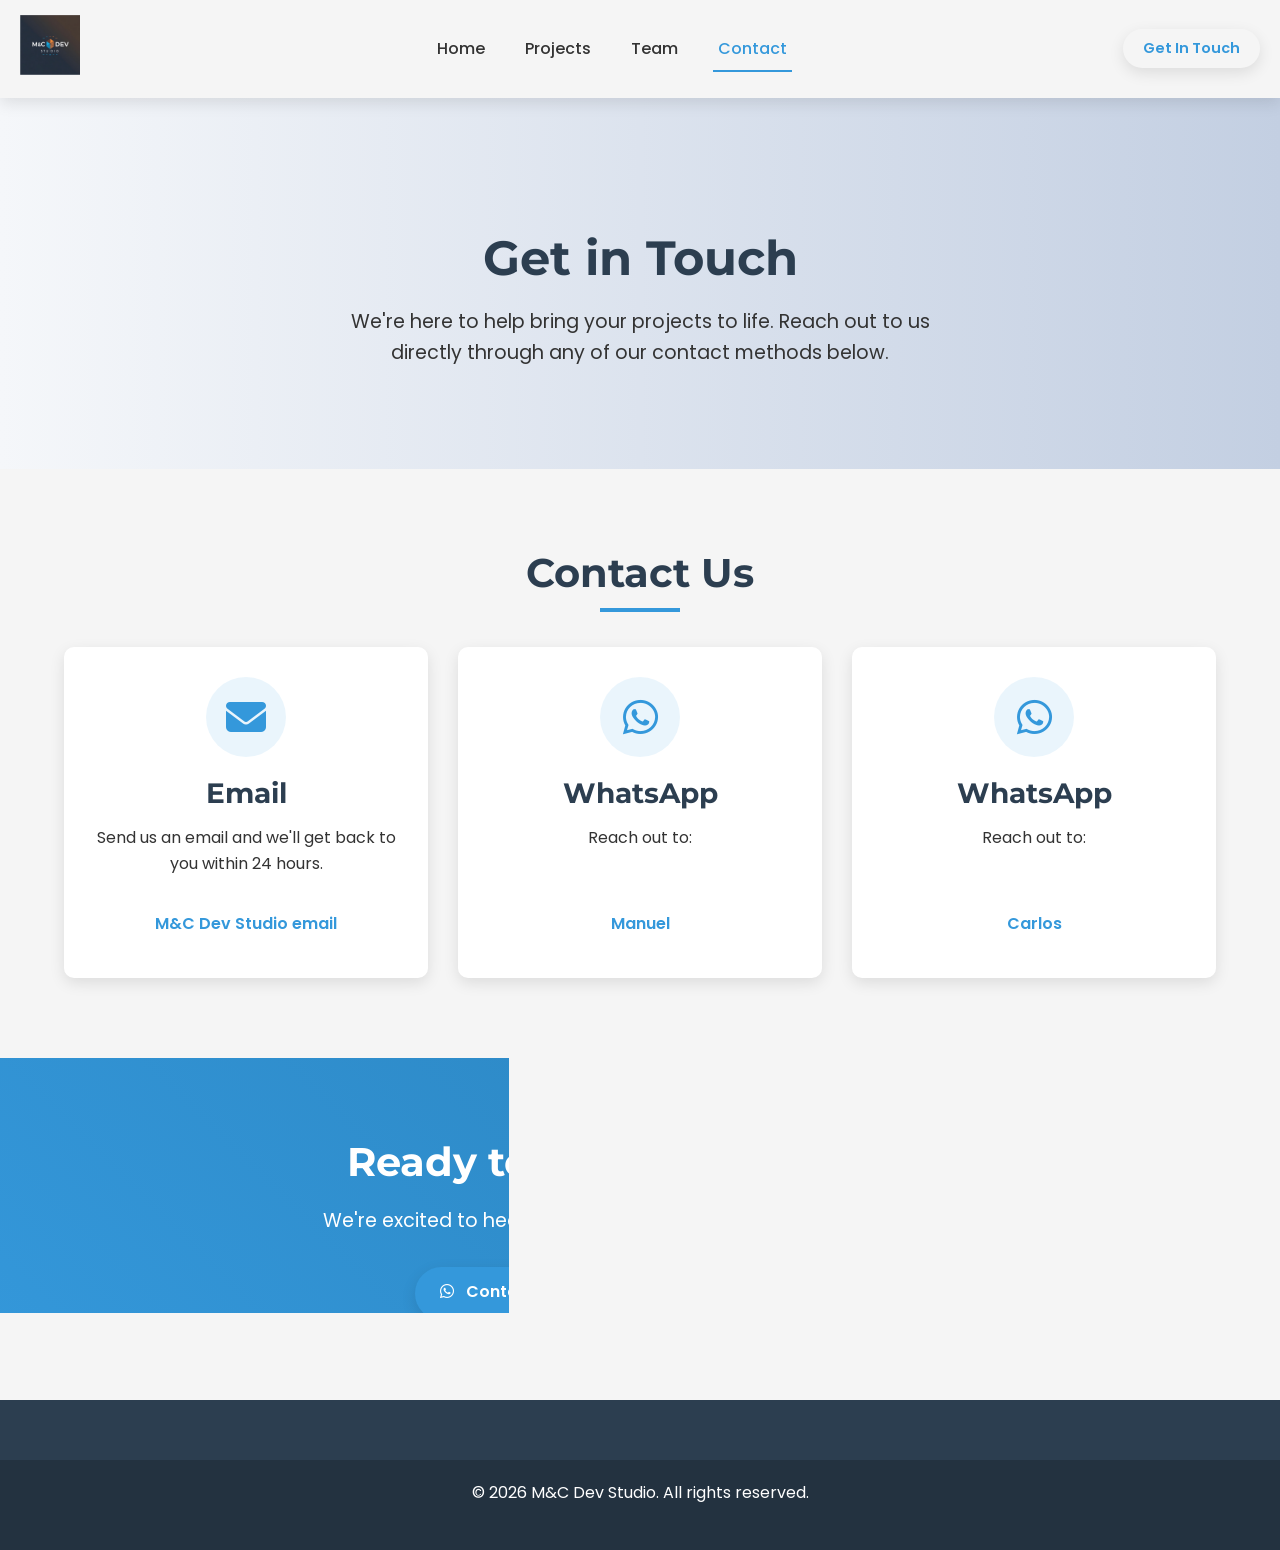
==== commit 85db30cc: "mccdevstudio" ====
--- a/contact.html
+++ b/contact.html
@@ -54,7 +54,7 @@
                     </div>
                     <h3>Email</h3>
                     <p>Send us an email and we'll get back to you within 24 hours.</p>
-                    <a href="mailto:manuelmkt.marin1@gmail.com" class="contact-link">
+                    <a href="mailto:mccdevstudio@gmail.com" class="contact-link">
                         M&C Dev Studio email
                     </a>
                 </div>
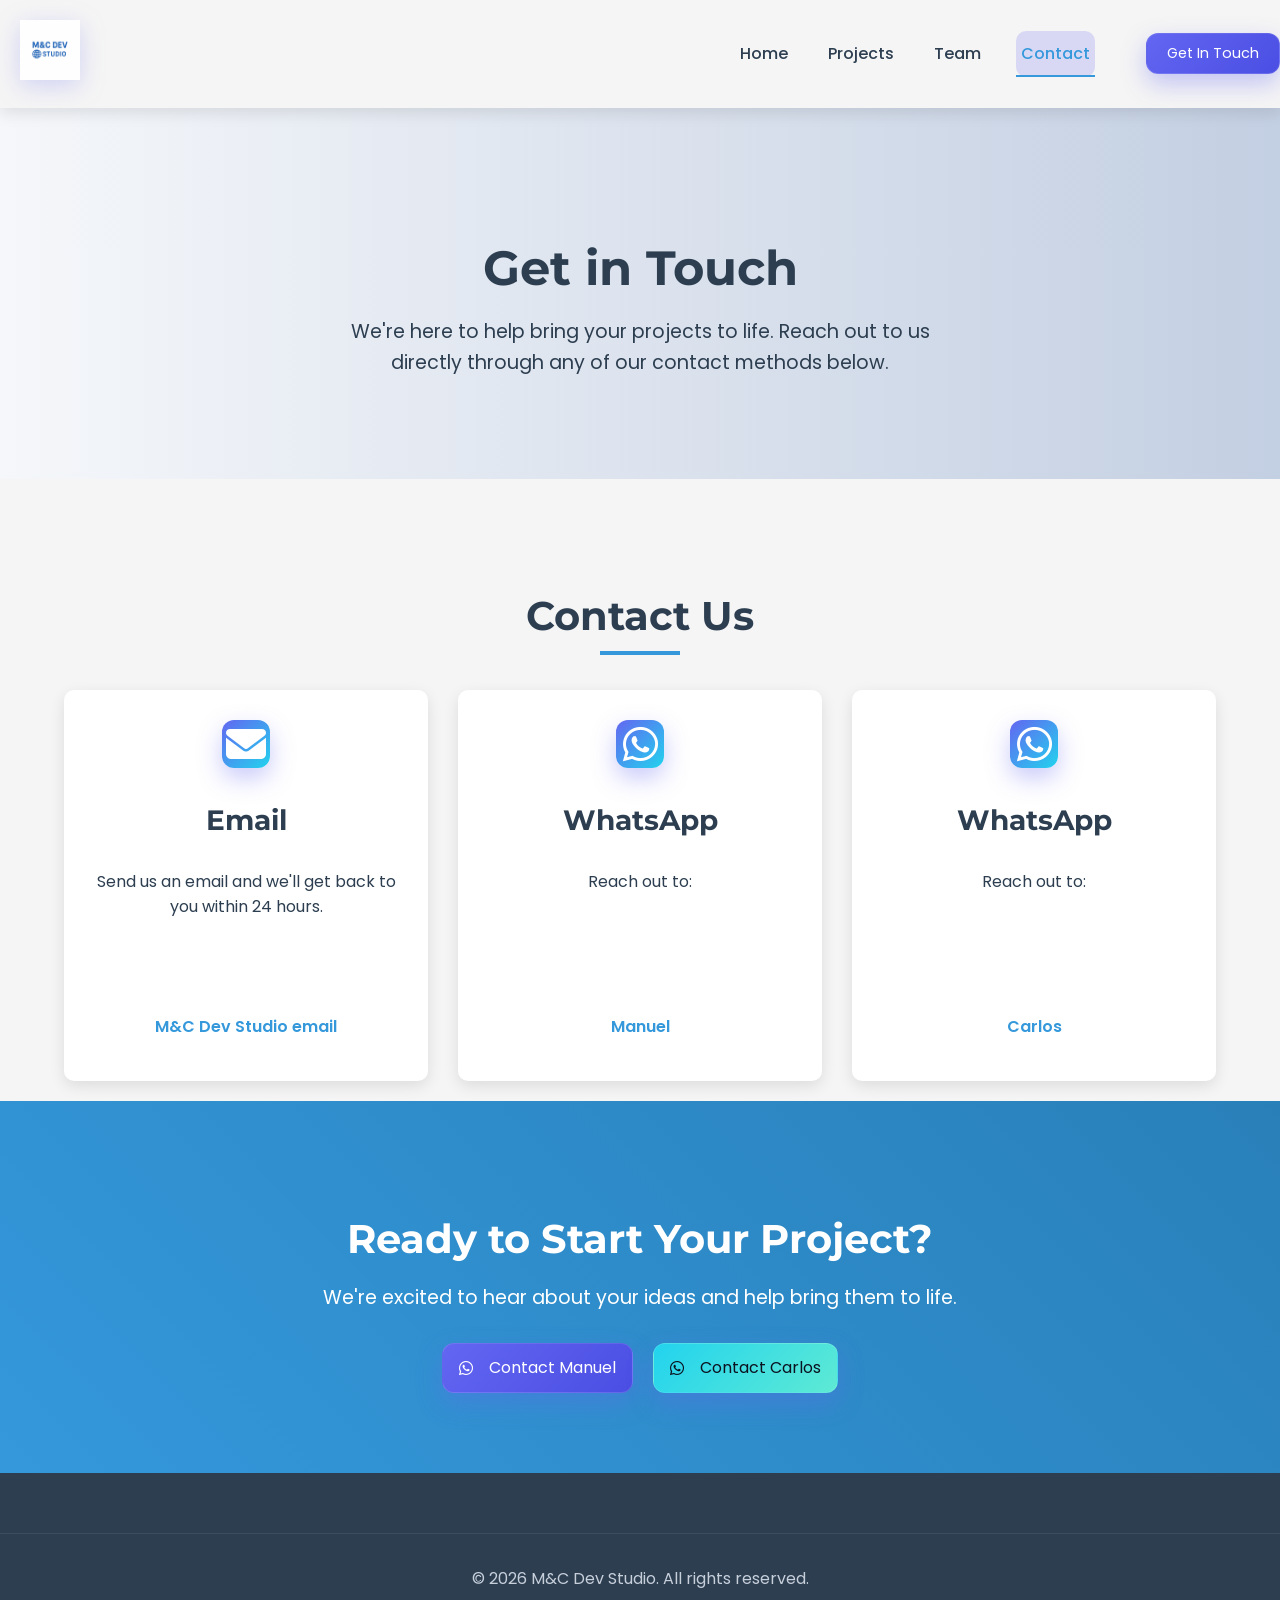
==== commit 64e8ef27: "logo new" ====
--- a/contact.html
+++ b/contact.html
@@ -16,17 +16,17 @@
 <body>
     <header>
         <div class="logo">
-            <img src="assets/logos/M&C Dev.png" alt="M&C Dev Studio Logo">
+            <img src="assets/logos/M&C Dev.png" alt="M&C Dev Studio Logo" loading="lazy" width="120" height="120">
         </div>
         <nav class="main-nav">
             <button class="menu-toggle" aria-label="Toggle menu" aria-expanded="false">
-                <i class="fas fa-bars"></i>
+                <i class="fas fa-bars" aria-hidden="true"></i>
             </button>
             <ul class="nav-menu">
                 <li><a href="index.html">Home</a></li>
                 <li><a href="projects.html">Projects</a></li>
                 <li><a href="team.html">Team</a></li>
-                <li><a href="contact.html" class="active">Contact</a></li>
+                <li><a href="contact.html" class="active" aria-current="page">Contact</a></li>
             </ul>
             <div class="nav-cta">
                 <a href="#contact-methods" class="cta-button nav-cta-button">Get In Touch</a>
@@ -49,7 +49,7 @@
             
             <div class="contact-grid">
                 <div class="contact-card" data-aos="fade-up">
-                    <div class="contact-icon">
+                    <div class="contact-icon" aria-hidden="true">
                         <i class="fas fa-envelope"></i>
                     </div>
                     <h3>Email</h3>
@@ -60,28 +60,26 @@
                 </div>
                 
                 <div class="contact-card" data-aos="fade-up" data-aos-delay="100">
-                    <div class="contact-icon">
+                    <div class="contact-icon" aria-hidden="true">
                         <i class="fab fa-whatsapp"></i>
                     </div>
                     <h3>WhatsApp</h3>
                     <p>Reach out to:</p>
-                    <a href="https://wa.me/5355513196" target="_blank" class="contact-link">
+                    <a href="https://wa.me/5355513196" target="_blank" rel="noopener noreferrer" class="contact-link">
                         Manuel
                     </a>
                 </div>
                 
                 <div class="contact-card" data-aos="fade-up" data-aos-delay="200">
-                    <div class="contact-icon">
+                    <div class="contact-icon" aria-hidden="true">
                         <i class="fab fa-whatsapp"></i>
                     </div>
                     <h3>WhatsApp</h3>
                     <p>Reach out to:</p>
-                    <a href="https://wa.me/5358270033" target="_blank" class="contact-link">
+                    <a href="https://wa.me/5358270033" target="_blank" rel="noopener noreferrer" class="contact-link">
                         Carlos
                     </a>
                 </div>
-
-                
             </div>
         </section>
         
@@ -102,13 +100,12 @@
     </main>
     
     <footer>
-        
         <div class="footer-bottom">
-            <p>&copy; 2025 M&C Dev Studio. All rights reserved.</p>
+            <p>&copy; <span id="year"></span> M&C Dev Studio. All rights reserved.</p>
         </div>
     </footer>
     
-    <script src="js/main.js"></script>
-    <script src="js/animations.js"></script>
+    <script src="js/animations.js" defer></script>
+    <script src="js/main.js" defer></script>
 </body>
 </html>
--- a/css/style.css
+++ b/css/style.css
@@ -1,25 +1,43 @@
+/* Design System Overrides */
 :root {
+    /* Dark palette (decorative gradients) */
+    --bg: #0f1220;
+    --card: #161a2b;
+    --muted: #9aa3b2;
+    --text: #e8ecf1;
+    --primary: #6366f1;
+    --primary-600: #5458ee;
+    --primary-700: #4a4ee3;
+    --accent: #22d3ee;
+    --success: #10b981;
+    --warning: #f59e0b;
+    --danger: #ef4444;
+    --radius: 14px;
+    --shadow: 0 10px 30px rgba(0,0,0,.25);
+
+    /* Legacy palette used across components (ensure availability) */
     --primary-color: #3498db;
     --secondary-color: #2980b9;
     --accent-color: #e74c3c;
     --dark-color: #2c3e50;
     --light-color: #f5f5f5;
-    --text-color: #333333;
-    --text-light: #ffffff;
+    --text-color: #333333; /* default dark text */
+    --text-light: #ffffff; /* text on dark bg */
     --box-shadow: 0 5px 15px rgba(0, 0, 0, 0.1);
     --transition: all 0.3s ease;
 }
 
-* {
-    box-sizing: border-box;
-    margin: 0;
-    padding: 0;
+html, body {
+    /* Decorative background layers; body sets the actual page colors */
+    background: radial-gradient(1200px 800px at 10% -10%, rgba(99,102,241,.12), transparent 60%),
+                            radial-gradient(1000px 600px at 110% 10%, rgba(34,211,238,.12), transparent 60%),
+                            var(--light-color);
 }
 
 body {
     font-family: 'Poppins', sans-serif;
     line-height: 1.6;
-    color: var(--text-color);
+    color: var(--dark-color); /* ensure strong contrast by default */
     background-color: var(--light-color);
     overflow-x: hidden;
 }
@@ -75,16 +93,16 @@
 
 /* Header Styles */
 header {
-    background: var(--light-color);
-    box-shadow: var(--box-shadow);
-    padding: 15px 0;
-    position: sticky;
-    top: 0;
-    z-index: 1000;
-    display: flex;
-    justify-content: space-between;
-    align-items: center;
-    flex-wrap: wrap;
+        position: sticky;
+        top: 0;
+        z-index: 1000;
+        background: var(--light-color);
+        box-shadow: var(--box-shadow);
+        padding: 15px 0;
+        display: flex;
+        justify-content: space-between;
+        align-items: center;
+        flex-wrap: wrap;
 }
 
 .logo {
@@ -94,15 +112,14 @@
 .logo img {
     max-height: 60px;
     width: auto;
+    filter: drop-shadow(0 6px 12px rgba(99,102,241,.25));
 }
 
 .main-nav {
-    display: flex;
-    align-items: center;
-    justify-content: space-between;
-    flex-grow: 1;
-    padding: 0 20px;
-    position: relative;
+  display: flex;
+  align-items: center;
+  justify-content: space-between;
+  gap: 1rem;
 }
 
 .nav-menu {
@@ -112,6 +129,16 @@
     flex-grow: 1;
     transition: all 0.3s ease;
 }
+
+.nav-menu a {
+    color: var(--dark-color);
+    padding: .5rem .75rem;
+    border-radius: 10px;
+    transition: background .2s ease, color .2s ease;
+}
+
+.nav-menu a:hover { background: rgba(99,102,241,.12); color: #fff; }
+.nav-menu a.active { background: rgba(99,102,241,.2); color: #fff; }
 
 .nav-menu li {
     position: relative;
@@ -119,7 +146,7 @@
 }
 
 .nav-menu li a {
-    color: var(--text-color);
+    color: inherit; /* avoid conflicting colors */
     font-weight: 500;
     padding: 10px 5px;
     position: relative;
@@ -173,14 +200,14 @@
 }
 
 .cta-button {
-    display: inline-block;
-    padding: 12px 25px;
-    border-radius: 50px;
-    font-weight: 600;
-    text-align: center;
-    cursor: pointer;
-    transition: var(--transition);
-    box-shadow: var(--box-shadow);
+  display: inline-flex; align-items: center; gap: .5rem;
+  background: linear-gradient(135deg, var(--primary), var(--primary-700));
+  color: #fff;
+  padding: .7rem 1rem;
+  border-radius: 12px;
+  border: 1px solid rgba(255,255,255,.12);
+  box-shadow: 0 10px 24px rgba(99,102,241,.35);
+  transition: transform .15s ease, box-shadow .2s ease, background .2s ease;
 }
 
 .cta-button.primary {
@@ -195,10 +222,8 @@
 }
 
 .cta-button.secondary {
-    background-color: transparent;
-    color: var(--primary-color);
-    border: 2px solid var(--primary-color);
-    margin-left: 15px;
+  background: linear-gradient(135deg, var(--accent), #5eead4);
+  color: #0b1220;
 }
 
 .cta-button.secondary:hover {
@@ -239,7 +264,7 @@
 .hero .tagline {
     font-size: 1.5rem;
     margin-bottom: 30px;
-    color: var(--text-color);
+    color: var(--dark-color);
 }
 
 .hero-buttons {
@@ -323,7 +348,7 @@
     display: flex;
     justify-content: space-between;
     align-items: center;
-    background: white;
+    background: #ffffff; /* ensure readable base */
 }
 
 .about-content {
@@ -384,6 +409,7 @@
 .testimonial-card p {
     font-style: italic;
     margin: 20px 0;
+    color: #2b2b2b; /* stronger contrast */
 }
 
 .client-info {
@@ -450,6 +476,7 @@
 
 .project-info h3 a {
     color: var(--dark-color);
+    text-decoration: none;
 }
 
 .project-info h3 a:hover {
@@ -498,7 +525,7 @@
     border-radius: 10px;
     overflow: hidden;
     box-shadow: var(--box-shadow);
-    background-color: #f8f9fa;
+    background-color: #f0f2f5; /* slightly darker for contrast behind images */
 }
 
 .project-main-image img {
@@ -721,15 +748,12 @@
 }
 
 .contact-icon {
-    width: 80px;
-    height: 80px;
-    border-radius: 50%;
-    background: rgba(52, 152, 219, 0.1);
-    color: var(--primary-color);
-    display: flex;
-    align-items: center;
-    justify-content: center;
-    margin: 0 auto 20px;
+  width: 48px; height: 48px;
+  display: grid; place-items: center;
+  border-radius: 12px;
+  color: #fff; background: linear-gradient(135deg, var(--primary), var(--accent));
+  box-shadow: 0 10px 24px rgba(99,102,241,.35);
+  margin-bottom: .5rem;
 }
 
 .contact-icon i {
@@ -784,7 +808,7 @@
 .contact-cta {
     background: linear-gradient(45deg, var(--primary-color), var(--secondary-color));
     padding: 80px 5%;
-    color: white;
+    color: #ffffff;
     text-align: center;
 }
 
@@ -864,7 +888,7 @@
 }
 
 .footer-links ul li a {
-    color: #aaa;
+    color: #d0d6e0; /* improved contrast */
     transition: var(--transition);
 }
 
@@ -877,6 +901,7 @@
     margin-bottom: 15px;
     display: flex;
     align-items: center;
+    color: #e5e9f0; /* readable on dark */
 }
 
 .footer-contact i {
@@ -897,7 +922,7 @@
     height: 40px;
     background: rgba(255, 255, 255, 0.1);
     border-radius: 50%;
-    color: var(--text-light);
+    color: #ffffff;
     transition: var(--transition);
 }
 
@@ -907,9 +932,17 @@
 }
 
 .footer-bottom {
-    background: rgba(0, 0, 0, 0.2);
-    text-align: center;
-    padding: 20px 0;
+  border-top: 1px solid rgba(255,255,255,.08);
+  padding: 1rem 0;
+    color: #c7cfdb; /* clearer muted on dark */
+  text-align: center;
+}
+
+/* Utility: text contrast helpers */
+.text-on-dark { color: #ffffff !important; }
+.text-on-light { color: #2c3e50 !important; }
+.text-shadow {
+    text-shadow: 0 1px 2px rgba(0,0,0,.35);
 }
 
 /* Team Page Styles */
--- a/css/responsive.css
+++ b/css/responsive.css
@@ -262,4 +262,29 @@
     .social-icons {
         justify-content: center;
     }
+}
+
+@media (max-width: 900px) {
+  .nav-cta { display: none; }
+}
+
+@media (max-width: 768px) {
+  .nav-menu {
+    display: none;
+    position: absolute;
+    top: 64px;
+    right: 1rem;
+    left: 1rem;
+    padding: .75rem;
+    background: rgba(22,26,43,.95);
+    border: 1px solid rgba(255,255,255,.08);
+    border-radius: 12px;
+    flex-direction: column;
+    gap: .5rem;
+  }
+  .nav-menu.is-open { display: flex; }
+  .menu-toggle { display: inline-flex; }
+  .contact-grid { grid-template-columns: 1fr; }
+  .projects-grid { grid-template-columns: 1fr; }
+  .team-container { grid-template-columns: 1fr; }
 }
